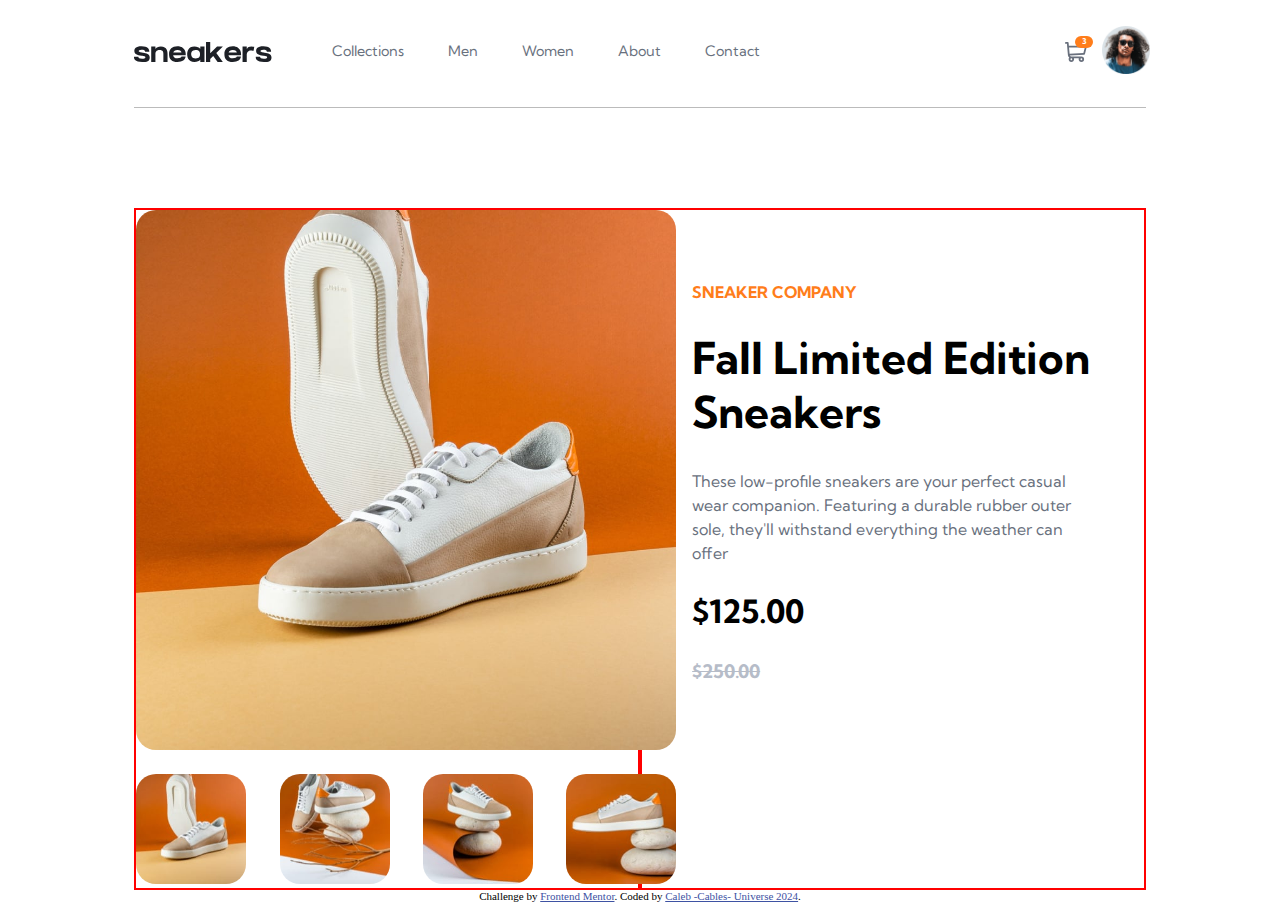
==== ecommerce-product-page-main/index.html @ d318877f "Ecommerce Product Page" ====
<!DOCTYPE html>
<html lang="en">
<head>
  <meta charset="UTF-8">
  <meta name="viewport" content="width=device-width, initial-scale=1.0"> <!-- displays site properly based on user's device -->

  <link rel="icon" type="image/png" sizes="32x32" href="./images/favicon-32x32.png">
  <link rel="preconnect" href="https://fonts.googleapis.com">
  <link rel="preconnect" href="https://fonts.gstatic.com" crossorigin>
  <link href="https://fonts.googleapis.com/css2?family=Kumbh+Sans:wght@400;700&display=swap" rel="stylesheet">
  <link rel="stylesheet" href="styles.css">
  
  <title>Frontend Mentor | E-commerce product page</title>

  <!-- Feel free to remove these styles or customise in your own stylesheet 👍 -->
  <style>
    .attribution { font-size: 11px; text-align: center; }
    .attribution a { color: hsl(228, 45%, 44%); }
  </style>
</head>
<body>
  <div class="layout">
  <header>
    <div class="nav-bar">

      <div class="nav-wrapper">
        <img src="./images/icon-menu.svg" alt="" class="side-nav-btn">
        <a href="#"><img src="./images/logo.svg" alt="" class="logo"></a>
        <nav class="nav-btn-box">
          <a href="#" class="nav-btn">Collections</a>
          <a href="#" class="nav-btn">Men</a>
          <a href="#" class="nav-btn">Women</a>
          <a href="#" class="nav-btn">About</a>
          <a href="#" class="nav-btn">Contact</a>
        </nav>
      </div>


      <div class="img-wrapper col-1">
        <div class="cart">
          <img src="./images/icon-cart.svg" alt="" class="img-cart">
          <div class="cart-alert">3</div>
          
        </div>

        <div class="profile">
          <img src="./images/image-avatar.png" alt="" class="img-profile">
        </div>
      </div>

    </div>
  </header>
  <main>
    <div class="row">
      <div class="side col-6">

        <div class="slideshow">
          <div class="main-slide">
            <img class="img" src="./images/image-product-1.jpg" alt="" >
          </div>

          <div class="slides">

            <div >
              <img class="sm-slide" src="./images/image-product-1-thumbnail.jpg" alt="">
            </div>

            <div >
              <img class="sm-slide" src="./images/image-product-2-thumbnail.jpg" alt="">
            </div>

            <div >
              <img class="sm-slide" src="./images/image-product-3-thumbnail.jpg" alt="">
            </div>

            <div >
              <img class="sm-slide" src="./images/image-product-4-thumbnail.jpg" alt="">
            </div>

          </div>
        </div>
      </div>

      <div class="col-6 side">
        <div class="lf-info-box">
          <h2 class="brand">SNEAKER COMPANY</h2>
          <h1 class="title">Fall Limited Edition Sneakers</h1>
          <p class="info-blurb">These low-profile sneakers are your perfect casual wear companion. Featuring a durable rubber outer sole, they'll withstand everything the weather can offer</p>
          <div class="price-box">
            <h1 class="sale-price">$125.00</h1>
            <h3 class="price">$250.00</h3>
          </div>
          <div class="qnty-btn-box">
            
          </div>
        </div>
      </div>
    </div>
  </main>


</div>
  <div class="attribution">
    Challenge by <a href="https://www.frontendmentor.io?ref=challenge" target="_blank">Frontend Mentor</a>. 
    Coded by <a href="https://cables97.github.io/">Caleb -Cables- Universe 2024</a>.
  </div>
</body>
</html>
---- ecommerce-product-page-main/styles.css ----
* {
  box-sizing: border-box;
}

.layout {
  width: 80%;
  height: 100%;
  margin: auto;
}

.nav-bar {
  position: relative;
  height: 100px;
  display: flex;
  flex-direction: row;
  justify-content: space-between;
  padding-top: calc(50px - 1em);
  border-bottom: 1px solid rgba(170, 170, 170, 0.8);
}
.nav-bar .nav-wrapper {
  display: flex;
  flex-direction: row;
  height: 100%;
}
.nav-bar .nav-wrapper .side-nav-btn {
  display: none;
  height: 1em;
  margin: 5px 20px 0 20px;
}
.nav-bar .nav-wrapper .logo {
  padding-right: 40px;
}
.nav-bar .nav-wrapper .nav-btn-box .nav-btn {
  margin: 20px;
  padding-bottom: 43px;
  height: 100%;
  font-family: "Kumbh Sans", sans-serif;
  color: hsl(219, 9%, 45%);
  outline: none;
  text-decoration: none;
  font-size: 0.9em;
}
.nav-bar .nav-wrapper .nav-btn-box .nav-btn:hover {
  border-bottom: 4px solid hsl(26, 100%, 55%);
  color: hsl(220, 13%, 13%);
}
.nav-bar .img-wrapper {
  display: flex;
  flex-direction: row;
  justify-content: space-around;
  width: 100px;
}
.nav-bar .img-wrapper .cart {
  position: relative;
}
.nav-bar .img-wrapper .cart .img-cart:hover {
  filter: brightness(0);
}
.nav-bar .img-wrapper .cart .cart-alert {
  position: absolute;
  top: -6px;
  left: 10px;
  width: 18px;
  height: 12px;
  background-color: hsl(26, 100%, 55%);
  border-radius: 10px;
  text-align: center;
  font-size: 8px;
  color: white;
  font-family: "Kumbh Sans", sans-serif;
  font-weight: 700;
}
.nav-bar .img-wrapper .profile {
  position: relative;
}
.nav-bar .img-wrapper .profile .img-profile {
  position: absolute;
  left: -1.5em;
  top: -1em;
  width: 3em;
}
.nav-bar .img-wrapper .profile .img-profile:hover {
  border: 2px solid hsl(26, 100%, 55%);
  border-radius: 50%;
}

.row {
  padding-top: 100px;
  display: flex;
  flex-direction: row;
}
.row .side {
  width: 50%;
  border: 2px solid red;
}

.slideshow {
  position: relative;
  margin: auto;
  display: flex;
  flex-direction: column;
  width: 540px;
}
.slideshow .main-slide .img {
  width: 100%;
  border-radius: 20px;
}
.slideshow .slides {
  display: flex;
  flex-direction: row;
  justify-content: space-between;
  margin-top: 20px;
}
.slideshow .slides .sm-slide {
  border-radius: 20px;
  height: 110px;
  width: 110px;
}
.slideshow .slides .sm-slide:hover {
  background-color: white;
  filter: opacity(50%);
}

.lf-info-box {
  width: 80%;
  margin: 72px auto;
  font-family: "Kumbh Sans", sans-serif;
}
.lf-info-box .brand {
  color: hsl(26, 100%, 55%);
  font-size: 1em;
}
.lf-info-box .title {
  font-size: 2.75em;
}
.lf-info-box .info-blurb {
  color: hsl(219, 9%, 45%);
  font-size: 16px;
  line-height: 150%;
  font-weight: 400;
}
.lf-info-box .price-box {
  line-height: 120%;
  display: flex;
  flex-direction: column;
}
.lf-info-box .price-box .price {
  text-decoration: line-through;
  color: hsl(220, 14%, 75%);
}

/* RWD Selectors */
[class*=col-] {
  width: 100%;
}

@media only screen and (min-width: 400px) {
  /* For desktop: */
  .col-1 {
    width: 8.33%;
  }
  .col-2 {
    width: 16.66%;
  }
  .col-3 {
    width: 25%;
  }
  .col-4 {
    width: 33.33%;
  }
  .col-5 {
    width: 41.66%;
  }
  .col-6 {
    width: 50%;
  }
  .col-7 {
    width: 58.33%;
  }
  .col-8 {
    width: 66.66%;
  }
  .col-9 {
    width: 75%;
  }
  .col-10 {
    width: 83.33%;
  }
  .col-11 {
    width: 91.66%;
  }
  .col-12 {
    width: 100%;
  }
}
@media only screen and (max-width: 400px) {
  .layout {
    width: 100%;
    height: 100%;
    margin: auto;
  }
  .nav-bar {
    height: 60px;
    padding-top: 10px;
  }
  .nav-bar .nav-wrapper .side-nav-btn {
    display: inherit;
  }
  .nav-bar .nav-wrapper .nav-btn-box {
    display: none;
  }
  .row {
    padding-top: 0;
    flex-direction: column;
  }
  .row .side {
    width: 100%;
  }
  .slideshow {
    flex-direction: column;
    width: 100%;
    height: 300px;
    overflow: hidden;
  }
  .slideshow .main-slide {
    position: relative;
  }
  .slideshow .main-slide .img {
    min-width: 400px;
    top: -25px;
    position: absolute;
    border-radius: 0;
  }
  .slideshow .slides {
    display: none;
  }
  .lf-info-box {
    width: 90%;
    margin: 20px auto;
    font-family: "Kumbh Sans", sans-serif;
  }
  .lf-info-box .brand {
    font-size: 1em;
    line-height: 0;
  }
  .lf-info-box .title {
    margin-top: 20px;
    font-size: 2em;
    line-height: 120%;
  }
  .lf-info-box .info-blurb {
    color: hsl(219, 9%, 45%);
    font-size: 15px;
    line-height: 150%;
    font-weight: 400;
  }
  .lf-info-box .price-box {
    flex-direction: row;
    align-items: center;
    justify-content: space-between;
  }
}/*# sourceMappingURL=styles.css.map */
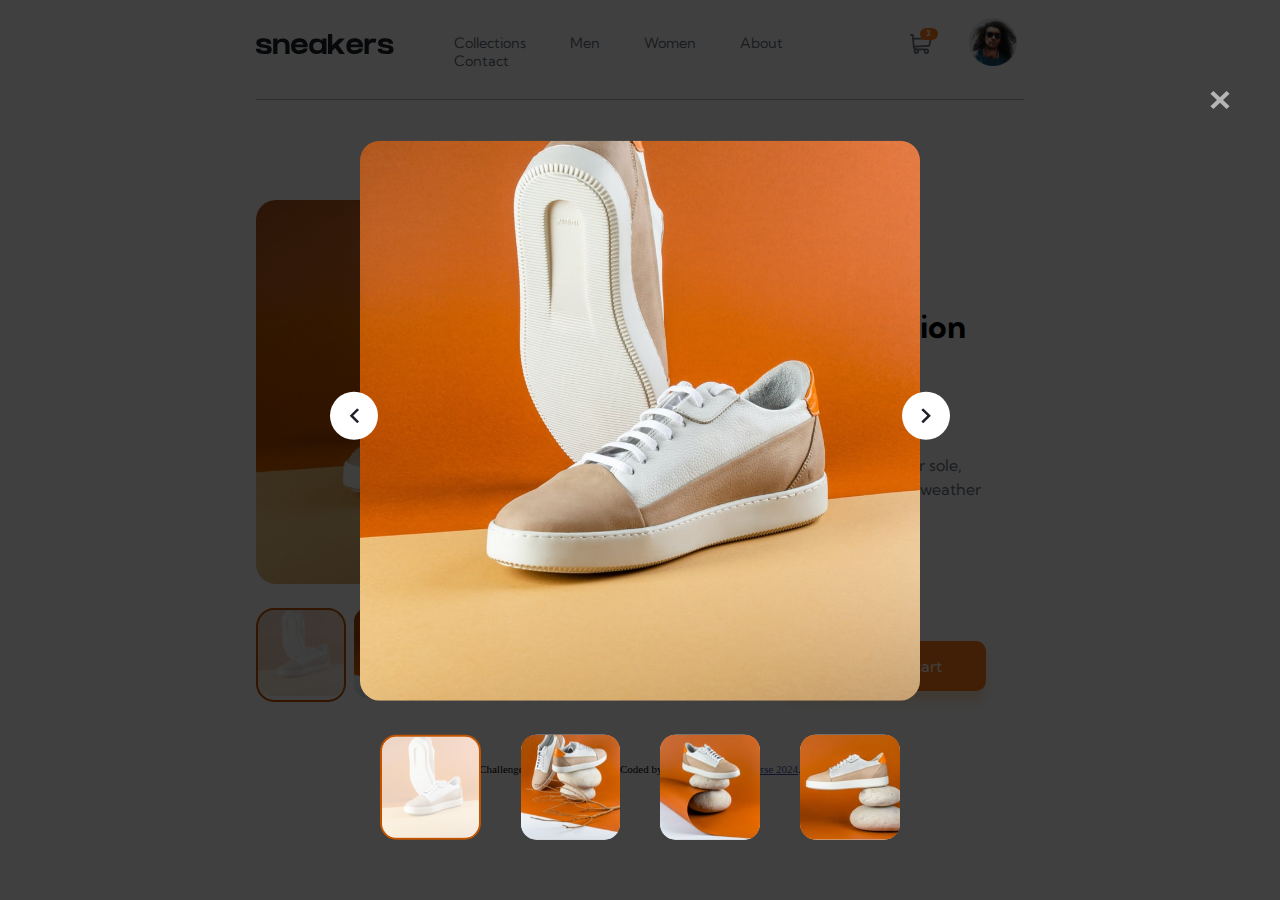
==== commit 0d1457de: "Ecommerce Product Page" ====
--- a/ecommerce-product-page-main/index.html
+++ b/ecommerce-product-page-main/index.html
@@ -12,11 +12,6 @@
   
   <title>Frontend Mentor | E-commerce product page</title>
 
-  <!-- Feel free to remove these styles or customise in your own stylesheet 👍 -->
-  <style>
-    .attribution { font-size: 11px; text-align: center; }
-    .attribution a { color: hsl(228, 45%, 44%); }
-  </style>
 </head>
 <body>
   <div class="layout">
@@ -24,26 +19,26 @@
     <div class="nav-bar">
 
       <div class="nav-wrapper">
-        <img src="./images/icon-menu.svg" alt="" class="side-nav-btn">
+        <img src="./images/icon-menu.svg" alt="" class="side-nav-btn btn">
         <a href="#"><img src="./images/logo.svg" alt="" class="logo"></a>
         <nav class="nav-btn-box">
-          <a href="#" class="nav-btn">Collections</a>
-          <a href="#" class="nav-btn">Men</a>
-          <a href="#" class="nav-btn">Women</a>
-          <a href="#" class="nav-btn">About</a>
-          <a href="#" class="nav-btn">Contact</a>
+          <a href="#" class="nav-btn btn">Collections</a>
+          <a href="#" class="nav-btn btn">Men</a>
+          <a href="#" class="nav-btn btn">Women</a>
+          <a href="#" class="nav-btn btn">About</a>
+          <a href="#" class="nav-btn btn">Contact</a>
         </nav>
       </div>
 
 
-      <div class="img-wrapper col-1">
-        <div class="cart">
+      <div class="img-wrapper">
+        <div class="cart btn">
           <img src="./images/icon-cart.svg" alt="" class="img-cart">
           <div class="cart-alert">3</div>
           
         </div>
 
-        <div class="profile">
+        <div class="profile btn">
           <img src="./images/image-avatar.png" alt="" class="img-profile">
         </div>
       </div>
@@ -55,24 +50,27 @@
       <div class="side col-6">
 
         <div class="slideshow">
+          <div class="arrow-btn arrow-btn-r">
+            <img class='arw-btn' src="./images/icon-next.svg" alt="">
+          </div>
+          <div class="arrow-btn arrow-btn-l">
+            <img class='arw-btn' src="./images/icon-previous.svg" alt="">
+          </div>
+
           <div class="main-slide">
             <img class="img" src="./images/image-product-1.jpg" alt="" >
           </div>
 
           <div class="slides">
-
-            <div >
-              <img class="sm-slide" src="./images/image-product-1-thumbnail.jpg" alt="">
-            </div>
-
+            <div class="active-slide">
+              <img class="sm-slide " src="./images/image-product-1-thumbnail.jpg" alt="">
+            </div>
             <div >
               <img class="sm-slide" src="./images/image-product-2-thumbnail.jpg" alt="">
             </div>
-
             <div >
               <img class="sm-slide" src="./images/image-product-3-thumbnail.jpg" alt="">
             </div>
-
             <div >
               <img class="sm-slide" src="./images/image-product-4-thumbnail.jpg" alt="">
             </div>
@@ -89,13 +87,123 @@
           <div class="price-box">
             <h1 class="sale-price">$125.00</h1>
             <h3 class="price">$250.00</h3>
-          </div>
+            <div class="discount-box">
+              <p>50%</p>
+            </div>
+          </div>
+
           <div class="qnty-btn-box">
+
+            <div class="qnty">
+              <div class="qnty-minus qnty-btn btn">
+                <img src="./images/icon-minus.svg" alt="">
+              </div>
+
+              <div class="qnty-num">
+                <p>0</p>
+              </div>
+
+              <div class="qnty-plus qnty-btn btn">
+                <img src="./images/icon-plus.svg" alt="">
+              </div>
+            </div>
+
+            <div class="cart-btn  qnty-btn btn">
+              <img src="./images/icon-cart.svg" alt="">
+              <p>Add to cart</p>
+            </div>
+
+
             
           </div>
         </div>
       </div>
     </div>
+
+    <div class="lightbox">
+      <span class="close-btn btn">
+        <img src="./images/icon-close.svg" alt="">
+      </span>
+
+      <div class="lightbox-content">
+
+        <div class="lightbox-main">
+          <img class="lightbox-main-img" src="./images/image-product-1.jpg" style="width:100%">
+        </div>
+
+        <div class="lightbox-slides">
+
+          <div class="active-slide">
+            <img class="lightbox-slide" src="./images/image-product-1-thumbnail.jpg" >
+          </div>
+          <div>
+            <img  class="lightbox-slide" src="./images/image-product-2-thumbnail.jpg" >
+          </div>
+          <div >
+            <img class="lightbox-slide" src="./images/image-product-3-thumbnail.jpg" >
+          </div>
+          <div >
+            <img class="lightbox-slide" src="./images/image-product-4-thumbnail.jpg" >
+          </div>
+
+
+        </div>
+
+
+        <div class="arrow-btn arrow-btn-r">
+          <img class='arw-btn' src="./images/icon-next.svg" alt="">
+        </div>
+        <div class="arrow-btn arrow-btn-l">
+          <img class='arw-btn' src="./images/icon-previous.svg" alt="">
+        </div>
+      </div>
+
+
+
+    </div>
+
+    <article id="cart" class="cart-container">
+      
+        <h4 class="cart-title">Cart</h4>
+        <div class="linesplit"></div>
+
+        <div class="cart-contents">
+
+
+          <div class="cart-item">
+            <img class="cart-item-img" src="./images/image-product-1-thumbnail.jpg" alt="">
+           
+            <div class="cart-item-info">
+              <p class="cart-item-title">
+                Fall Limited Edition Sneakers
+              </p>
+
+              <div class="cart-item-pricing">
+                <p class="cart-item-pricing-per">$125.00</p>
+                <p>x</p>
+                <p class="cart-item-pricing-qnty">3</p>
+                <p class="cart-item-pricing-total">$375.00</p>
+              </div>
+            </div>
+
+            <div class="cart-item-delete btn">
+              <img class="cart-item-delete" src="./images/icon-delete.svg" alt="">
+            </div>
+
+          </div>
+
+        <div class="checkout">
+          <div class="checkout-btn btn">
+            <p>Checkout</p>
+          </div>
+        </div>
+
+        </div>
+
+      
+
+    </article>
+
   </main>
 
 
--- a/ecommerce-product-page-main/styles.css
+++ b/ecommerce-product-page-main/styles.css
@@ -2,8 +2,17 @@
   box-sizing: border-box;
 }
 
+body {
+  padding: 0;
+  margin: 0;
+}
+
+main {
+  position: relative;
+}
+
 .layout {
-  width: 80%;
+  width: 60%;
   height: 100%;
   margin: auto;
 }
@@ -48,7 +57,7 @@
   display: flex;
   flex-direction: row;
   justify-content: space-around;
-  width: 100px;
+  width: 150px;
 }
 .nav-bar .img-wrapper .cart {
   position: relative;
@@ -91,7 +100,6 @@
 }
 .row .side {
   width: 50%;
-  border: 2px solid red;
 }
 
 .slideshow {
@@ -99,7 +107,27 @@
   margin: auto;
   display: flex;
   flex-direction: column;
-  width: 540px;
+  width: 100%;
+  max-width: 450px;
+}
+.slideshow .arrow-btn {
+  position: absolute;
+  top: 50%;
+  height: 40px;
+  width: 40px;
+  z-index: 3;
+  border-radius: 50%;
+  background-color: hsl(0, 0%, 100%);
+  display: none;
+}
+.slideshow .arrow-btn img {
+  position: absolute;
+  left: 50%;
+  top: 50%;
+  transform: translate(-50%, -50%);
+  justify-content: center;
+  align-items: center;
+  height: 15px;
 }
 .slideshow .main-slide .img {
   width: 100%;
@@ -109,16 +137,30 @@
   display: flex;
   flex-direction: row;
   justify-content: space-between;
+  max-width: 450px;
   margin-top: 20px;
 }
-.slideshow .slides .sm-slide {
-  border-radius: 20px;
-  height: 110px;
-  width: 110px;
-}
-.slideshow .slides .sm-slide:hover {
+.slideshow .slides div {
+  width: 90px;
+}
+.slideshow .slides div .sm-slide {
+  max-width: 100%;
+  border-radius: 15%;
+}
+.slideshow .slides div .sm-slide:hover {
   background-color: white;
   filter: opacity(50%);
+  cursor: pointer;
+}
+
+.active-slide > img {
+  opacity: 25%;
+}
+
+.active-slide {
+  border: 2px solid #c25400;
+  border-radius: 20%;
+  overflow: hidden;
 }
 
 .lf-info-box {
@@ -128,10 +170,13 @@
 }
 .lf-info-box .brand {
   color: hsl(26, 100%, 55%);
-  font-size: 1em;
+  font-size: 0.75em;
 }
 .lf-info-box .title {
-  font-size: 2.75em;
+  font-size: 3em;
+  margin-top: 20px;
+  font-size: 2em;
+  line-height: 120%;
 }
 .lf-info-box .info-blurb {
   color: hsl(219, 9%, 45%);
@@ -143,65 +188,343 @@
   line-height: 120%;
   display: flex;
   flex-direction: column;
+  position: relative;
+}
+.lf-info-box .price-box .sale-price {
+  margin-top: 1em;
+  line-height: 0;
+  font-size: 1.8em;
+  font-weight: 700;
 }
 .lf-info-box .price-box .price {
+  font-size: 1em;
   text-decoration: line-through;
   color: hsl(220, 14%, 75%);
-}
-
-/* RWD Selectors */
-[class*=col-] {
-  width: 100%;
-}
-
-@media only screen and (min-width: 400px) {
-  /* For desktop: */
-  .col-1 {
-    width: 8.33%;
-  }
-  .col-2 {
-    width: 16.66%;
-  }
-  .col-3 {
-    width: 25%;
-  }
-  .col-4 {
-    width: 33.33%;
-  }
-  .col-5 {
-    width: 41.66%;
-  }
-  .col-6 {
-    width: 50%;
-  }
-  .col-7 {
-    width: 58.33%;
-  }
-  .col-8 {
-    width: 66.66%;
-  }
-  .col-9 {
-    width: 75%;
-  }
-  .col-10 {
-    width: 83.33%;
-  }
-  .col-11 {
-    width: 91.66%;
-  }
-  .col-12 {
-    width: 100%;
-  }
-}
-@media only screen and (max-width: 400px) {
+  line-height: 0;
+}
+.lf-info-box .price-box .discount-box {
+  position: absolute;
+  left: 8em;
+  top: 0;
+}
+.lf-info-box .price-box .discount-box p {
+  padding: 2px 10px;
+  font-size: 1em;
+  font-weight: 700;
+  height: 50%;
+  color: hsl(26, 100%, 55%);
+  background-color: hsl(25, 100%, 94%);
+  border-radius: 5px;
+}
+.lf-info-box .qnty-btn-box {
+  display: flex;
+  flex-direction: row;
+  justify-content: space-between;
+  height: 50px;
+  margin-top: 20px;
+}
+.lf-info-box .qnty-btn-box .qnty {
+  height: 100%;
+  width: 30%;
+  display: flex;
+  flex-direction: row;
+  justify-content: space-between;
+  align-items: center;
+  border-radius: 10px;
+  background-color: hsl(223, 64%, 98%);
+}
+.lf-info-box .qnty-btn-box .qnty .qnty-minus {
+  width: 40px;
+  height: 100%;
+  position: relative;
+}
+.lf-info-box .qnty-btn-box .qnty .qnty-minus img {
+  position: absolute;
+  left: 50%;
+  top: 50%;
+  transform: translate(-50%, -50%);
+}
+.lf-info-box .qnty-btn-box .qnty .qnty-num {
+  font-family: "Kumbh Sans", sans-serif;
+  font-weight: 700;
+}
+.lf-info-box .qnty-btn-box .qnty .qnty-plus {
+  width: 40px;
+  height: 100%;
+  position: relative;
+}
+.lf-info-box .qnty-btn-box .qnty .qnty-plus img {
+  position: absolute;
+  left: 50%;
+  top: 50%;
+  transform: translate(-50%, -50%);
+}
+.lf-info-box .qnty-btn-box .cart-btn {
+  height: 100%;
+  width: 66%;
+  display: flex;
+  flex-direction: row;
+  align-items: center;
+  justify-content: center;
+  border-radius: 10px;
+  background-color: hsl(26, 100%, 55%);
+  font-family: "Kumbh Sans", sans-serif;
+  color: hsl(0, 0%, 100%);
+  box-shadow: 0px 10px 10px 1px rgba(255, 125, 26, 0.2);
+}
+.lf-info-box .qnty-btn-box .cart-btn img {
+  height: 15px;
+  margin-right: 1em;
+  filter: brightness(1000%);
+}
+.lf-info-box .qnty-btn-box .qnty-btn:hover {
+  filter: grayscale(50%) brightness(150%);
+}
+
+.btn:hover {
+  cursor: pointer;
+}
+
+.lightbox {
+  display: inherit;
+  position: fixed;
+  z-index: 2;
+  top: 0;
+  left: 0;
+  height: 100%;
+  width: 100%;
+  background-color: rgba(0, 0, 0, 0.75);
+}
+.lightbox .lightbox-content {
+  position: absolute;
+  width: 560px;
+  top: 500px;
+  left: 50%;
+  transform: translate(-50%, -50%);
+}
+.lightbox .lightbox-content .lightbox-main .lightbox-main-img {
+  width: 500px;
+  border-radius: 20px;
+}
+.lightbox .lightbox-content .lightbox-slides {
+  display: flex;
+  flex-direction: row;
+  width: 100%;
+  margin-top: 10px;
+}
+.lightbox .lightbox-content .lightbox-slides div {
+  background-color: white;
+  border-radius: 16%;
+  margin: 20px;
+  width: 22%;
+}
+.lightbox .lightbox-content .lightbox-slides div .lightbox-slide {
+  border-radius: 15%;
+  width: 100%;
+  height: 100%;
+}
+.lightbox .lightbox-content .arrow-btn {
+  position: absolute;
+  height: 48px;
+  width: 48px;
+  z-index: 99;
+  border-radius: 50%;
+  background-color: hsl(0, 0%, 100%);
+  display: flex;
+}
+.lightbox .lightbox-content .arrow-btn img {
+  position: absolute;
+  top: 50%;
+  left: 50%;
+  transform: translate(-50%, -50%);
+  justify-content: center;
+  align-items: center;
+  height: 15px;
+}
+.lightbox .lightbox-content .arrow-btn-l {
+  top: 35%;
+  left: -30px;
+}
+.lightbox .lightbox-content .arrow-btn-r {
+  top: 35%;
+  right: -30px;
+}
+.lightbox .close-btn {
+  width: 40px;
+  height: 40px;
+  position: absolute;
+  top: 80px;
+  left: 1200px;
+}
+.lightbox .close-btn img {
+  position: absolute;
+  top: 50%;
+  left: 50%;
+  transform: translate(-50%, -50%);
+  width: 20px;
+  height: 20px;
+  filter: invert(100%) sepia(100%) saturate(0%) hue-rotate(305deg) brightness(103%) contrast(103%);
+}
+.lightbox .close-btn:hover {
+  filter: invert(49%) sepia(93%) saturate(1066%) hue-rotate(347deg) brightness(101%) contrast(101%);
+}
+
+.cart-container {
+  display: none;
+  position: absolute;
+  top: -20px;
+  right: -50px;
+  width: 30%;
+  min-width: 320px;
+  max-width: 500px;
+  background-color: hsl(0, 0%, 100%);
+  overflow: visible;
+  z-index: 99;
+  border-radius: 10px;
+  box-shadow: 0 10px 20px 5px rgba(29, 32, 37, 0.2);
+  transform: translate(0, 0);
+}
+.cart-container .cart-title {
+  font-family: "Kumbh Sans", sans-serif;
+  margin-left: 2em;
+  font-size: 1em;
+}
+.cart-container .linesplit {
+  width: 100%;
+  height: 0;
+  margin-bottom: 20px;
+  border-bottom: 2px solid rgba(182, 188, 200, 0.4);
+}
+.cart-container .cart-contents {
+  display: flex;
+  flex-direction: column;
+  padding: 20px;
+}
+.cart-container .cart-contents .cart-item {
+  display: flex;
+  flex-direction: row;
+  align-items: center;
+  width: 100%;
+  justify-content: space-between;
+  margin: 5px 0;
+}
+.cart-container .cart-contents .cart-item .cart-item-img {
+  height: 48px;
+  width: 48px;
+  border-radius: 5px;
+}
+.cart-container .cart-contents .cart-item .cart-item-info {
+  display: flex;
+  flex-direction: column;
+  font-family: "Kumbh Sans", sans-serif;
+  color: hsl(219, 9%, 45%);
+  border: 2px solid red;
+}
+.cart-container .cart-contents .cart-item .cart-item-info .cart-item-title {
+  line-height: 0;
+}
+.cart-container .cart-contents .cart-item .cart-item-info .cart-item-pricing {
+  display: flex;
+  flex-direction: row;
+  line-height: 0;
+}
+.cart-container .cart-contents .cart-item .cart-item-info .cart-item-pricing p {
+  margin-top: 0.4em;
+  margin-right: 0.5em;
+}
+.cart-container .cart-contents .cart-item .cart-item-info .cart-item-pricing .cart-item-pricing-total {
+  color: black;
+  font-weight: 700;
+}
+.cart-container .cart-contents .cart-item .cart-item-delete:hover {
+  filter: grayscale(50%) brightness(20%);
+}
+.cart-container .cart-contents .checkout {
+  z-index: 99;
+  height: 50px;
+  margin: 10px 0 40px 0;
+}
+.cart-container .cart-contents .checkout .checkout-btn {
+  width: 100%;
+  height: 100%;
+  text-align: center;
+  border-radius: 10px;
+  background-color: hsl(26, 100%, 55%);
+  font-family: "Kumbh Sans", sans-serif;
+  color: hsl(0, 0%, 100%);
+  line-height: 300%;
+}
+.cart-container .cart-contents .checkout .checkout-btn:hover {
+  filter: grayscale(50%) brightness(150%);
+}
+
+.arrow-btn:hover > .arw-btn {
+  filter: invert(78%) sepia(46%) saturate(7116%) hue-rotate(346deg) brightness(100%) contrast(103%);
+}
+
+/* For desktop: */
+.col-1 {
+  width: 8.33%;
+}
+
+.col-2 {
+  width: 16.66%;
+}
+
+.col-3 {
+  width: 25%;
+}
+
+.col-4 {
+  width: 33.33%;
+}
+
+.col-5 {
+  width: 41.66%;
+}
+
+.col-6 {
+  width: 50%;
+}
+
+.col-7 {
+  width: 58.33%;
+}
+
+.col-8 {
+  width: 66.66%;
+}
+
+.col-9 {
+  width: 75%;
+}
+
+.col-10 {
+  width: 83.33%;
+}
+
+.col-11 {
+  width: 91.66%;
+}
+
+.col-12 {
+  width: 100%;
+}
+
+@media only screen and (max-width: 450px) {
+  body {
+    padding: 0;
+    margin: 0;
+  }
   .layout {
     width: 100%;
+    min-width: 375px;
     height: 100%;
     margin: auto;
   }
   .nav-bar {
     height: 60px;
-    padding-top: 10px;
+    padding-top: 20px;
   }
   .nav-bar .nav-wrapper .side-nav-btn {
     display: inherit;
@@ -219,15 +542,29 @@
   .slideshow {
     flex-direction: column;
     width: 100%;
-    height: 300px;
+    max-width: 100%;
+    height: 340px;
     overflow: hidden;
+  }
+  .slideshow .arrow-btn {
+    display: flex;
+  }
+  .slideshow .arrow-btn-l {
+    transform: translate(25%, -50%);
+    left: 0px;
+  }
+  .slideshow .arrow-btn-r {
+    transform: translate(-25%, -50%);
+    right: 0px;
   }
   .slideshow .main-slide {
     position: relative;
   }
   .slideshow .main-slide .img {
     min-width: 400px;
+    min-height: 400px;
     top: -25px;
+    right: 0;
     position: absolute;
     border-radius: 0;
   }
@@ -248,15 +585,41 @@
     font-size: 2em;
     line-height: 120%;
   }
-  .lf-info-box .info-blurb {
-    color: hsl(219, 9%, 45%);
-    font-size: 15px;
-    line-height: 150%;
-    font-weight: 400;
-  }
   .lf-info-box .price-box {
     flex-direction: row;
     align-items: center;
     justify-content: space-between;
   }
+  .lf-info-box .qnty-btn-box {
+    display: flex;
+    flex-direction: column;
+    justify-content: space-between;
+    height: 100px;
+    margin-top: 20px;
+    width: 100%;
+  }
+  .lf-info-box .qnty-btn-box .qnty {
+    height: 50%;
+    width: 100%;
+  }
+  .lf-info-box .qnty-btn-box .cart-btn {
+    height: 50%;
+    width: 100%;
+    flex-direction: row;
+    margin-top: 10px;
+  }
+  .cart-container {
+    top: 10px;
+    left: 50%;
+    width: 95%;
+    transform: translate(-50%, 0);
+  }
+}
+.attribution {
+  font-size: 11px;
+  text-align: center;
+}
+
+.attribution a {
+  color: hsl(228, 45%, 44%);
 }/*# sourceMappingURL=styles.css.map */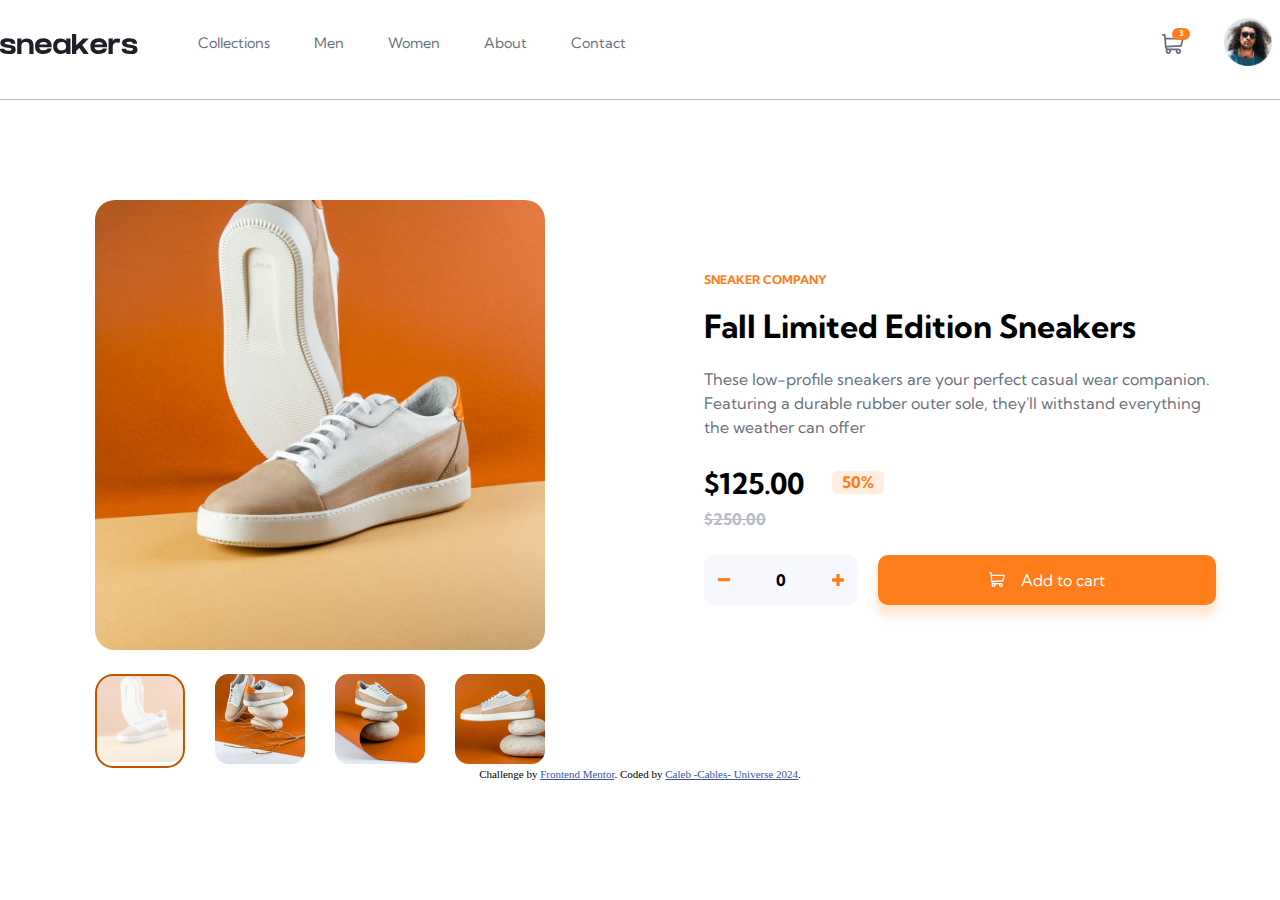
==== commit d0fbf2c8: "Ecommerce Product Page exercise" ====
--- a/ecommerce-product-page-main/index.html
+++ b/ecommerce-product-page-main/index.html
@@ -162,6 +162,21 @@
 
     </div>
 
+    <div id="side-nav" class="side-nav">
+      <div class="side-nav-wrapper">
+        <span class="close-btn btn">
+          <img src="./images/icon-close.svg" alt="">
+        </span>
+        <a href="#">Collections</a>
+        <a href="#">Men</a>
+        <a href="#">Women</a>
+        <a href="#">About</a>
+        <a href="#">Contact</a>
+      </div>
+
+    </div>
+
+
     <article id="cart" class="cart-container">
       
         <h4 class="cart-title">Cart</h4>
--- a/ecommerce-product-page-main/styles.css
+++ b/ecommerce-product-page-main/styles.css
@@ -93,6 +93,58 @@
   border-radius: 50%;
 }
 
+.side-nav {
+  display: none;
+  position: fixed;
+  top: 0;
+  left: 0;
+  height: 100%;
+  width: 100%;
+  background-color: rgba(0, 0, 0, 0.75);
+  z-index: 995;
+}
+.side-nav .side-nav-wrapper {
+  height: 100%;
+  width: 250px;
+  position: fixed;
+  z-index: 999;
+  top: 0;
+  left: 0;
+  background-color: hsl(0, 0%, 100%);
+  padding: 32px;
+  transition: 0.5s;
+  display: flex;
+  flex-direction: column;
+}
+.side-nav .side-nav-wrapper .close-btn {
+  position: relative;
+  width: 20px;
+  height: 20px;
+  margin-bottom: 2em;
+}
+.side-nav .side-nav-wrapper .close-btn img {
+  position: absolute;
+  top: 50%;
+  left: 50%;
+  transform: translate(-50%, -50%);
+  width: 16px;
+  height: 16px;
+}
+.side-nav .side-nav-wrapper .close-btn:hover {
+  filter: invert(49%) sepia(93%) saturate(1066%) hue-rotate(347deg) brightness(101%) contrast(101%);
+}
+.side-nav .side-nav-wrapper a {
+  margin: 20px 0;
+  font-family: "Kumbh Sans", sans-serif;
+  font-weight: 700;
+  font-size: 1.25em;
+  text-decoration: none;
+  color: hsl(220, 13%, 13%);
+}
+.side-nav .side-nav-wrapper a:hover {
+  color: hsl(26, 100%, 55%);
+}
+
 .row {
   padding-top: 100px;
   display: flex;
@@ -286,7 +338,7 @@
 }
 
 .lightbox {
-  display: inherit;
+  display: none;
   position: fixed;
   z-index: 2;
   top: 0;
@@ -462,62 +514,24 @@
   filter: invert(78%) sepia(46%) saturate(7116%) hue-rotate(346deg) brightness(100%) contrast(103%);
 }
 
-/* For desktop: */
-.col-1 {
-  width: 8.33%;
-}
-
-.col-2 {
-  width: 16.66%;
-}
-
-.col-3 {
-  width: 25%;
-}
-
-.col-4 {
-  width: 33.33%;
-}
-
-.col-5 {
-  width: 41.66%;
-}
-
-.col-6 {
-  width: 50%;
-}
-
-.col-7 {
-  width: 58.33%;
-}
-
-.col-8 {
-  width: 66.66%;
-}
-
-.col-9 {
-  width: 75%;
-}
-
-.col-10 {
-  width: 83.33%;
-}
-
-.col-11 {
-  width: 91.66%;
-}
-
-.col-12 {
-  width: 100%;
-}
-
-@media only screen and (max-width: 450px) {
-  body {
-    padding: 0;
-    margin: 0;
-  }
+@media only screen and (max-width: 500px) {
   .layout {
-    width: 100%;
+    width: 375px;
+    height: 100%;
+    margin: auto;
+  }
+  .slideshow {
+    flex-direction: column;
+    width: 100%;
+    max-width: 100%;
+    height: 340px;
+    overflow: hidden;
+  }
+}
+@media only screen and (max-width: 800px) {
+  .layout {
+    border: 2px solid red;
+    max-width: 60%;
     min-width: 375px;
     height: 100%;
     margin: auto;
@@ -543,7 +557,8 @@
     flex-direction: column;
     width: 100%;
     max-width: 100%;
-    height: 340px;
+    min-height: 340px;
+    max-height: 600px;
     overflow: hidden;
   }
   .slideshow .arrow-btn {
@@ -615,6 +630,50 @@
     transform: translate(-50%, 0);
   }
 }
+@media only screen and (max-width: 1400px) {
+  /* For desktop: */
+  .col-1 {
+    width: 8.33%;
+  }
+  .col-2 {
+    width: 16.66%;
+  }
+  .col-3 {
+    width: 25%;
+  }
+  .col-4 {
+    width: 33.33%;
+  }
+  .col-5 {
+    width: 41.66%;
+  }
+  .col-6 {
+    width: 50%;
+  }
+  .col-7 {
+    width: 58.33%;
+  }
+  .col-8 {
+    width: 66.66%;
+  }
+  .col-9 {
+    width: 75%;
+  }
+  .col-10 {
+    width: 83.33%;
+  }
+  .col-11 {
+    width: 91.66%;
+  }
+  .col-12 {
+    width: 100%;
+  }
+  .layout {
+    width: 100%;
+    height: 100%;
+    margin: auto;
+  }
+}
 .attribution {
   font-size: 11px;
   text-align: center;
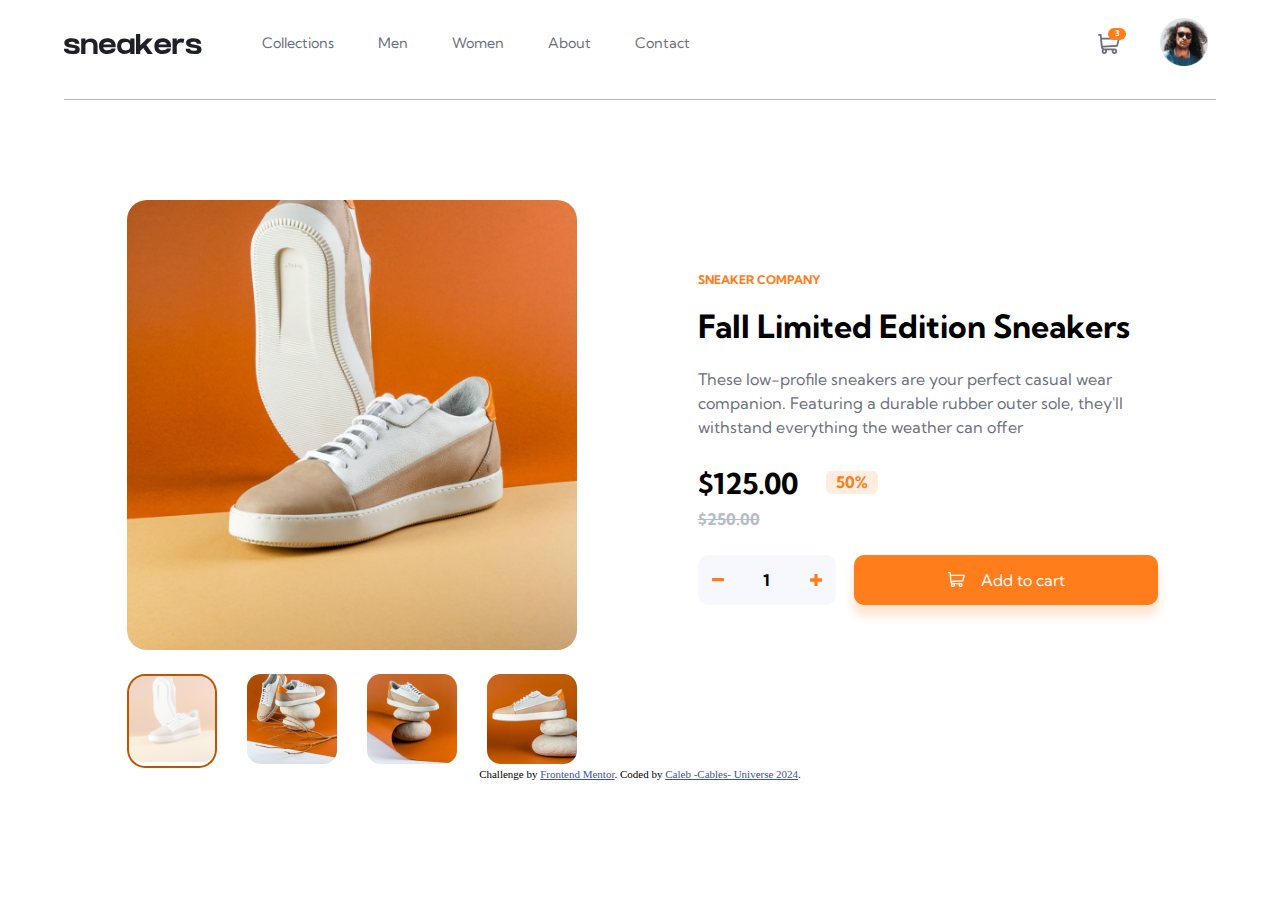
==== commit e9f7f8aa: "Ecommerce Page" ====
--- a/ecommerce-product-page-main/index.html
+++ b/ecommerce-product-page-main/index.html
@@ -32,13 +32,13 @@
 
 
       <div class="img-wrapper">
-        <div class="cart btn">
+        <div class="cart-btn btn" id="cart-btn">
           <img src="./images/icon-cart.svg" alt="" class="img-cart">
           <div class="cart-alert">3</div>
           
         </div>
 
-        <div class="profile btn">
+        <div class="profile btn" id="profile-btn">
           <img src="./images/image-avatar.png" alt="" class="img-profile">
         </div>
       </div>
@@ -57,21 +57,21 @@
             <img class='arw-btn' src="./images/icon-previous.svg" alt="">
           </div>
 
-          <div class="main-slide">
+          <div class="main-slide" class="main-slide">
             <img class="img" src="./images/image-product-1.jpg" alt="" >
           </div>
 
           <div class="slides">
-            <div class="active-slide">
+            <div class="active-slide" id="slide1">
               <img class="sm-slide " src="./images/image-product-1-thumbnail.jpg" alt="">
             </div>
-            <div >
+            <div id="slide2" >
               <img class="sm-slide" src="./images/image-product-2-thumbnail.jpg" alt="">
             </div>
-            <div >
+            <div id="slide3">
               <img class="sm-slide" src="./images/image-product-3-thumbnail.jpg" alt="">
             </div>
-            <div >
+            <div id="slide4">
               <img class="sm-slide" src="./images/image-product-4-thumbnail.jpg" alt="">
             </div>
 
@@ -82,12 +82,12 @@
       <div class="col-6 side">
         <div class="lf-info-box">
           <h2 class="brand">SNEAKER COMPANY</h2>
-          <h1 class="title">Fall Limited Edition Sneakers</h1>
+          <h1 class="title" id="item-name">Fall Limited Edition Sneakers</h1>
           <p class="info-blurb">These low-profile sneakers are your perfect casual wear companion. Featuring a durable rubber outer sole, they'll withstand everything the weather can offer</p>
           <div class="price-box">
-            <h1 class="sale-price">$125.00</h1>
-            <h3 class="price">$250.00</h3>
-            <div class="discount-box">
+            <h1 class="sale-price" id="sale-price">$125.00</h1>
+            <h3 class="price" id="full-price">$250.00</h3>
+            <div class="discount-box" id="price-discount-notice">
               <p>50%</p>
             </div>
           </div>
@@ -95,20 +95,20 @@
           <div class="qnty-btn-box">
 
             <div class="qnty">
-              <div class="qnty-minus qnty-btn btn">
+              <div class="qnty-minus qnty-btn btn" id="qnty-minus">
                 <img src="./images/icon-minus.svg" alt="">
               </div>
 
-              <div class="qnty-num">
+              <div class="qnty-num" id="qnty">
                 <p>0</p>
               </div>
 
-              <div class="qnty-plus qnty-btn btn">
+              <div class="qnty-plus qnty-btn btn" id="qnty-plus">
                 <img src="./images/icon-plus.svg" alt="">
               </div>
             </div>
 
-            <div class="cart-btn  qnty-btn btn">
+            <div class="cart-add-btn  qnty-btn btn" id="add-to-cart">
               <img src="./images/icon-cart.svg" alt="">
               <p>Add to cart</p>
             </div>
@@ -182,11 +182,11 @@
         <h4 class="cart-title">Cart</h4>
         <div class="linesplit"></div>
 
-        <div class="cart-contents">
-
-
+        <div class="cart-contents" id="cart-contents">
+
+          <!---->
           <div class="cart-item">
-            <img class="cart-item-img" src="./images/image-product-1-thumbnail.jpg" alt="">
+            <img class="cart-item-img" id="cart-item-img" src="./images/image-product-1.jpg" alt="">
            
             <div class="cart-item-info">
               <p class="cart-item-title">
@@ -202,24 +202,22 @@
             </div>
 
             <div class="cart-item-delete btn">
-              <img class="cart-item-delete" src="./images/icon-delete.svg" alt="">
-            </div>
-
-          </div>
-
-        <div class="checkout">
-          <div class="checkout-btn btn">
-            <p>Checkout</p>
-          </div>
-        </div>
-
-        </div>
-
-      
-
+              <img src="./images/icon-delete.svg" alt="">
+            </div>
+          </div>
+          <!---->
+
+          <div class="checkout">
+            <div class="checkout-btn btn">
+              <p>Checkout</p>
+            </div>
+          </div>
+        </div>
     </article>
 
   </main>
+
+  <script type="module" src="./app.js"></script>
 
 
 </div>
--- a/ecommerce-product-page-main/styles.css
+++ b/ecommerce-product-page-main/styles.css
@@ -59,13 +59,13 @@
   justify-content: space-around;
   width: 150px;
 }
-.nav-bar .img-wrapper .cart {
-  position: relative;
-}
-.nav-bar .img-wrapper .cart .img-cart:hover {
+.nav-bar .img-wrapper .cart-btn {
+  position: relative;
+}
+.nav-bar .img-wrapper .cart-btn .img-cart:hover {
   filter: brightness(0);
 }
-.nav-bar .img-wrapper .cart .cart-alert {
+.nav-bar .img-wrapper .cart-btn .cart-alert {
   position: absolute;
   top: -6px;
   left: 10px;
@@ -311,7 +311,7 @@
   top: 50%;
   transform: translate(-50%, -50%);
 }
-.lf-info-box .qnty-btn-box .cart-btn {
+.lf-info-box .qnty-btn-box .cart-add-btn {
   height: 100%;
   width: 66%;
   display: flex;
@@ -324,7 +324,7 @@
   color: hsl(0, 0%, 100%);
   box-shadow: 0px 10px 10px 1px rgba(255, 125, 26, 0.2);
 }
-.lf-info-box .qnty-btn-box .cart-btn img {
+.lf-info-box .qnty-btn-box .cart-add-btn img {
   height: 15px;
   margin-right: 1em;
   filter: brightness(1000%);
@@ -470,7 +470,6 @@
   flex-direction: column;
   font-family: "Kumbh Sans", sans-serif;
   color: hsl(219, 9%, 45%);
-  border: 2px solid red;
 }
 .cart-container .cart-contents .cart-item .cart-item-info .cart-item-title {
   line-height: 0;
@@ -516,7 +515,8 @@
 
 @media only screen and (max-width: 500px) {
   .layout {
-    width: 375px;
+    min-width: 375px;
+    max-width: 100%;
     height: 100%;
     margin: auto;
   }
@@ -528,7 +528,7 @@
     overflow: hidden;
   }
 }
-@media only screen and (max-width: 800px) {
+@media only screen and (max-width: 900px) {
   .layout {
     border: 2px solid red;
     max-width: 60%;
@@ -617,7 +617,7 @@
     height: 50%;
     width: 100%;
   }
-  .lf-info-box .qnty-btn-box .cart-btn {
+  .lf-info-box .qnty-btn-box .cart-add-btn {
     height: 50%;
     width: 100%;
     flex-direction: row;
@@ -669,9 +669,12 @@
     width: 100%;
   }
   .layout {
-    width: 100%;
+    width: 90%;
     height: 100%;
     margin: auto;
+  }
+  .logo {
+    padding-left: 0;
   }
 }
 .attribution {
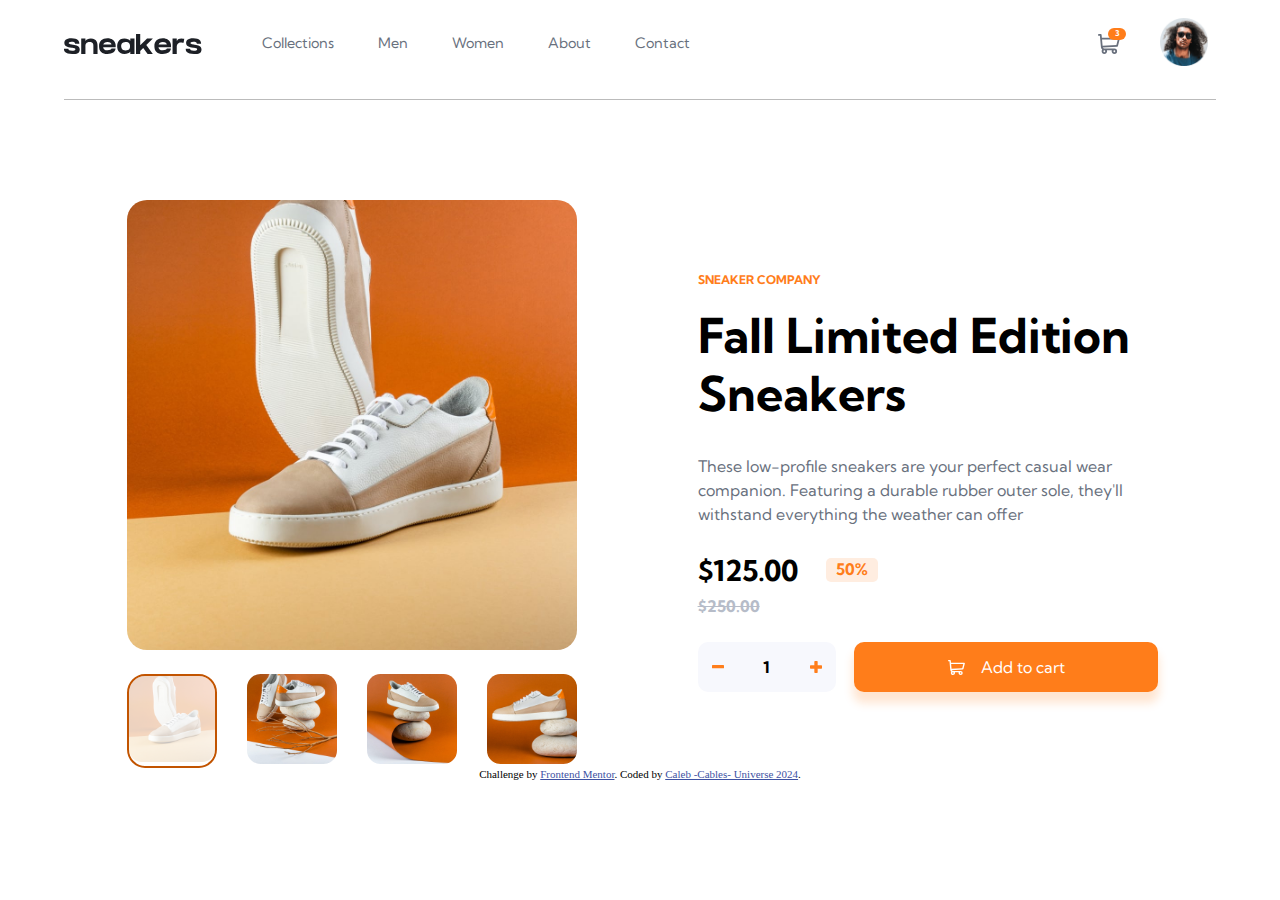
==== commit 8cd57248: "Ecommerce Product Page finished" ====
--- a/ecommerce-product-page-main/index.html
+++ b/ecommerce-product-page-main/index.html
@@ -1,229 +1,278 @@
 <!DOCTYPE html>
 <html lang="en">
-<head>
-  <meta charset="UTF-8">
-  <meta name="viewport" content="width=device-width, initial-scale=1.0"> <!-- displays site properly based on user's device -->
-
-  <link rel="icon" type="image/png" sizes="32x32" href="./images/favicon-32x32.png">
-  <link rel="preconnect" href="https://fonts.googleapis.com">
-  <link rel="preconnect" href="https://fonts.gstatic.com" crossorigin>
-  <link href="https://fonts.googleapis.com/css2?family=Kumbh+Sans:wght@400;700&display=swap" rel="stylesheet">
-  <link rel="stylesheet" href="styles.css">
-  
-  <title>Frontend Mentor | E-commerce product page</title>
-
-</head>
-<body>
-  <div class="layout">
-  <header>
-    <div class="nav-bar">
-
-      <div class="nav-wrapper">
-        <img src="./images/icon-menu.svg" alt="" class="side-nav-btn btn">
-        <a href="#"><img src="./images/logo.svg" alt="" class="logo"></a>
-        <nav class="nav-btn-box">
-          <a href="#" class="nav-btn btn">Collections</a>
-          <a href="#" class="nav-btn btn">Men</a>
-          <a href="#" class="nav-btn btn">Women</a>
-          <a href="#" class="nav-btn btn">About</a>
-          <a href="#" class="nav-btn btn">Contact</a>
-        </nav>
-      </div>
-
-
-      <div class="img-wrapper">
-        <div class="cart-btn btn" id="cart-btn">
-          <img src="./images/icon-cart.svg" alt="" class="img-cart">
-          <div class="cart-alert">3</div>
-          
-        </div>
-
-        <div class="profile btn" id="profile-btn">
-          <img src="./images/image-avatar.png" alt="" class="img-profile">
-        </div>
-      </div>
-
+  <head>
+    <meta charset="UTF-8" />
+    <meta name="viewport" content="width=device-width, initial-scale=1.0" />
+    <!-- displays site properly based on user's device -->
+
+    <link
+      rel="icon"
+      type="image/png"
+      sizes="32x32"
+      href="./images/favicon-32x32.png"
+    />
+    <link rel="preconnect" href="https://fonts.googleapis.com" />
+    <link rel="preconnect" href="https://fonts.gstatic.com" crossorigin />
+    <link
+      href="https://fonts.googleapis.com/css2?family=Kumbh+Sans:wght@400;700&display=swap"
+      rel="stylesheet"
+    />
+    <link rel="stylesheet" href="styles.css" />
+
+    <title>Frontend Mentor | E-commerce product page</title>
+  </head>
+  <body>
+    <div class="layout">
+      <header>
+        <div class="nav-bar">
+          <div class="nav-wrapper">
+            <div id="side-nav-open">
+              <img
+                src="./images/icon-menu.svg"
+                alt=""
+                class="side-nav-btn btn"
+              />
+            </div>
+
+            <a href="#"><img src="./images/logo.svg" alt="" class="logo" /></a>
+            <nav class="nav-btn-box">
+              <a href="#" class="nav-btn btn">Collections</a>
+              <a href="#" class="nav-btn btn">Men</a>
+              <a href="#" class="nav-btn btn">Women</a>
+              <a href="#" class="nav-btn btn">About</a>
+              <a href="#" class="nav-btn btn">Contact</a>
+            </nav>
+          </div>
+
+          <div class="img-wrapper">
+            <div class="cart-btn btn" id="cart-btn">
+              <img src="./images/icon-cart.svg" alt="" class="img-cart" />
+              <div class="cart-count" id="cart-count">3</div>
+            </div>
+
+            <div class="profile btn" id="profile-btn">
+              <img src="./images/image-avatar.png" alt="" class="img-profile" />
+            </div>
+          </div>
+        </div>
+      </header>
+      <main>
+        <div class="row">
+          <div class="side col-6">
+            <div class="slideshow">
+              <div class="arrow-btn arrow-btn-r" id="arrow-btn-r">
+                <img class="arw-btn" src="./images/icon-next.svg" alt="" />
+              </div>
+              <div class="arrow-btn arrow-btn-l" id="arrow-btn-l">
+                <img class="arw-btn" src="./images/icon-previous.svg" alt="" />
+              </div>
+
+              <div class="main-slide">
+                <img
+                  id="main-slide"
+                  class="img"
+                  src="./images/image-product-1.jpg"
+                  alt=""
+                />
+              </div>
+
+              <div class="slides">
+                <div class="active-slide" id="slide1box">
+                  <img
+                    class="sm-slide"
+                    src="./images/image-product-1.jpg"
+                    alt=""
+                  />
+                </div>
+
+                <div id="slide2box">
+                  <img
+                    class="sm-slide"
+                    src="./images/image-product-2.jpg"
+                    alt=""
+                  />
+                </div>
+
+                <div id="slide3box">
+                  <img
+                    class="sm-slide"
+                    src="./images/image-product-3.jpg"
+                    alt=""
+                  />
+                </div>
+
+                <div id="slide4box">
+                  <img
+                    class="sm-slide"
+                    src="./images/image-product-4.jpg"
+                    alt=""
+                  />
+                </div>
+              </div>
+            </div>
+          </div>
+
+          <div class="col-6 side">
+            <div class="lf-info-box">
+              <h2 class="brand">SNEAKER COMPANY</h2>
+              <h1 class="title" id="item-name">
+                Fall Limited Edition Sneakers
+              </h1>
+              <p class="info-blurb">
+                These low-profile sneakers are your perfect casual wear
+                companion. Featuring a durable rubber outer sole, they'll
+                withstand everything the weather can offer
+              </p>
+              <div class="price-box">
+                <h1 class="sale-price" id="sale-price">$125.00</h1>
+                <h3 class="price" id="full-price">$250.00</h3>
+                <div class="discount-box" id="price-discount-notice">
+                  <p>50%</p>
+                </div>
+              </div>
+
+              <div class="qnty-btn-box">
+                <div class="qnty">
+                  <div class="qnty-minus qnty-btn btn" id="qnty-minus">
+                    <img src="./images/icon-minus.svg" alt="" />
+                  </div>
+
+                  <div class="qnty-num" id="qnty">
+                    <p>0</p>
+                  </div>
+
+                  <div class="qnty-plus qnty-btn btn" id="qnty-plus">
+                    <img src="./images/icon-plus.svg" alt="" />
+                  </div>
+                </div>
+
+                <div class="cart-add-btn qnty-btn btn" id="add-to-cart">
+                  <img src="./images/icon-cart.svg" alt="" />
+                  <p>Add to cart</p>
+                </div>
+              </div>
+            </div>
+          </div>
+        </div>
+
+        <div class="lightbox" id="lightbox">
+
+
+          <div class="lightbox-content">
+            <span class="close-btn btn" id="lightbox-close-btn">
+              <img src="./images/icon-close.svg" alt="" />
+            </span>
+
+            <div class="lightbox-main">
+              <img
+                class="lightbox-main-img"
+                id="lightbox-main"
+                src="./images/image-product-1.jpg"
+                style="width: 100%"
+              />
+            </div>
+
+            <div class="lightbox-slides">
+              <div class="active-slide" id="lightbox-slide-1">
+                <img
+                  class="lightbox-slide"
+                  src="./images/image-product-1-thumbnail.jpg"
+                />
+              </div>
+              <div id="lightbox-slide-2">
+                <img
+                  class="lightbox-slide"
+                  src="./images/image-product-2-thumbnail.jpg"
+                />
+              </div>
+              <div id="lightbox-slide-3">
+                <img
+                  class="lightbox-slide"
+                  src="./images/image-product-3-thumbnail.jpg"
+                />
+              </div>
+              <div id="lightbox-slide-4">
+                <img
+                  class="lightbox-slide"
+                  src="./images/image-product-4-thumbnail.jpg"
+                />
+              </div>
+            </div>
+
+            <div class="arrow-btn arrow-btn-r" id="lightbox-arrow-r">
+              <img class="arw-btn" src="./images/icon-next.svg" alt="" />
+            </div>
+            <div class="arrow-btn arrow-btn-l" id="lightbox-arrow-l">
+              <img class="arw-btn" src="./images/icon-previous.svg" alt="" />
+            </div>
+          </div>
+        </div>
+
+        <div id="side-nav" class="side-nav">
+          <div class="side-nav-wrapper" id="side-nav-wrapper">
+            <span class="close-btn btn" id="side-nav-close">
+              <img src="./images/icon-close.svg" alt="" />
+            </span>
+            <a href="#">Collections</a>
+            <a href="#">Men</a>
+            <a href="#">Women</a>
+            <a href="#">About</a>
+            <a href="#">Contact</a>
+          </div>
+        </div>
+
+        <article id="cart" class="cart-container">
+          <h4 class="cart-title">Cart</h4>
+          <div class="linesplit"></div>
+
+          <div class="cart-contents" id="cart-contents">
+            <!---->
+            <div class="cart-item">
+              <img
+                class="cart-item-img"
+                id="cart-item-img"
+                src="./images/image-product-1.jpg"
+                alt=""
+              />
+
+              <div class="cart-item-info">
+                <p class="cart-item-title">Fall Limited Edition Sneakers</p>
+
+                <div class="cart-item-pricing">
+                  <p class="cart-item-pricing-per">$125.00</p>
+                  <p>x</p>
+                  <p class="cart-item-pricing-qnty">3</p>
+                  <p class="cart-item-pricing-total">$375.00</p>
+                </div>
+              </div>
+
+              <div class="cart-item-delete btn">
+                <img src="./images/icon-delete.svg" alt="" />
+              </div>
+            </div>
+            <!---->
+
+            <div class="empty-cart" id="empty-cart">
+              <p>Your cart is empty</p>
+            </div>
+
+            <div class="checkout" id="checkout-btn">
+              <div class="checkout-btn btn">
+                <p>Checkout</p>
+              </div>
+            </div>
+          </div>
+        </article>
+      </main>
+
+      <script type="module" src="./app.js"></script>
     </div>
-  </header>
-  <main>
-    <div class="row">
-      <div class="side col-6">
-
-        <div class="slideshow">
-          <div class="arrow-btn arrow-btn-r">
-            <img class='arw-btn' src="./images/icon-next.svg" alt="">
-          </div>
-          <div class="arrow-btn arrow-btn-l">
-            <img class='arw-btn' src="./images/icon-previous.svg" alt="">
-          </div>
-
-          <div class="main-slide" class="main-slide">
-            <img class="img" src="./images/image-product-1.jpg" alt="" >
-          </div>
-
-          <div class="slides">
-            <div class="active-slide" id="slide1">
-              <img class="sm-slide " src="./images/image-product-1-thumbnail.jpg" alt="">
-            </div>
-            <div id="slide2" >
-              <img class="sm-slide" src="./images/image-product-2-thumbnail.jpg" alt="">
-            </div>
-            <div id="slide3">
-              <img class="sm-slide" src="./images/image-product-3-thumbnail.jpg" alt="">
-            </div>
-            <div id="slide4">
-              <img class="sm-slide" src="./images/image-product-4-thumbnail.jpg" alt="">
-            </div>
-
-          </div>
-        </div>
-      </div>
-
-      <div class="col-6 side">
-        <div class="lf-info-box">
-          <h2 class="brand">SNEAKER COMPANY</h2>
-          <h1 class="title" id="item-name">Fall Limited Edition Sneakers</h1>
-          <p class="info-blurb">These low-profile sneakers are your perfect casual wear companion. Featuring a durable rubber outer sole, they'll withstand everything the weather can offer</p>
-          <div class="price-box">
-            <h1 class="sale-price" id="sale-price">$125.00</h1>
-            <h3 class="price" id="full-price">$250.00</h3>
-            <div class="discount-box" id="price-discount-notice">
-              <p>50%</p>
-            </div>
-          </div>
-
-          <div class="qnty-btn-box">
-
-            <div class="qnty">
-              <div class="qnty-minus qnty-btn btn" id="qnty-minus">
-                <img src="./images/icon-minus.svg" alt="">
-              </div>
-
-              <div class="qnty-num" id="qnty">
-                <p>0</p>
-              </div>
-
-              <div class="qnty-plus qnty-btn btn" id="qnty-plus">
-                <img src="./images/icon-plus.svg" alt="">
-              </div>
-            </div>
-
-            <div class="cart-add-btn  qnty-btn btn" id="add-to-cart">
-              <img src="./images/icon-cart.svg" alt="">
-              <p>Add to cart</p>
-            </div>
-
-
-            
-          </div>
-        </div>
-      </div>
+    <div class="attribution">
+      Challenge by
+      <a href="https://www.frontendmentor.io?ref=challenge" target="_blank"
+        >Frontend Mentor</a
+      >. Coded by
+      <a href="https://cables97.github.io/">Caleb -Cables- Universe 2024</a>.
     </div>
-
-    <div class="lightbox">
-      <span class="close-btn btn">
-        <img src="./images/icon-close.svg" alt="">
-      </span>
-
-      <div class="lightbox-content">
-
-        <div class="lightbox-main">
-          <img class="lightbox-main-img" src="./images/image-product-1.jpg" style="width:100%">
-        </div>
-
-        <div class="lightbox-slides">
-
-          <div class="active-slide">
-            <img class="lightbox-slide" src="./images/image-product-1-thumbnail.jpg" >
-          </div>
-          <div>
-            <img  class="lightbox-slide" src="./images/image-product-2-thumbnail.jpg" >
-          </div>
-          <div >
-            <img class="lightbox-slide" src="./images/image-product-3-thumbnail.jpg" >
-          </div>
-          <div >
-            <img class="lightbox-slide" src="./images/image-product-4-thumbnail.jpg" >
-          </div>
-
-
-        </div>
-
-
-        <div class="arrow-btn arrow-btn-r">
-          <img class='arw-btn' src="./images/icon-next.svg" alt="">
-        </div>
-        <div class="arrow-btn arrow-btn-l">
-          <img class='arw-btn' src="./images/icon-previous.svg" alt="">
-        </div>
-      </div>
-
-
-
-    </div>
-
-    <div id="side-nav" class="side-nav">
-      <div class="side-nav-wrapper">
-        <span class="close-btn btn">
-          <img src="./images/icon-close.svg" alt="">
-        </span>
-        <a href="#">Collections</a>
-        <a href="#">Men</a>
-        <a href="#">Women</a>
-        <a href="#">About</a>
-        <a href="#">Contact</a>
-      </div>
-
-    </div>
-
-
-    <article id="cart" class="cart-container">
-      
-        <h4 class="cart-title">Cart</h4>
-        <div class="linesplit"></div>
-
-        <div class="cart-contents" id="cart-contents">
-
-          <!---->
-          <div class="cart-item">
-            <img class="cart-item-img" id="cart-item-img" src="./images/image-product-1.jpg" alt="">
-           
-            <div class="cart-item-info">
-              <p class="cart-item-title">
-                Fall Limited Edition Sneakers
-              </p>
-
-              <div class="cart-item-pricing">
-                <p class="cart-item-pricing-per">$125.00</p>
-                <p>x</p>
-                <p class="cart-item-pricing-qnty">3</p>
-                <p class="cart-item-pricing-total">$375.00</p>
-              </div>
-            </div>
-
-            <div class="cart-item-delete btn">
-              <img src="./images/icon-delete.svg" alt="">
-            </div>
-          </div>
-          <!---->
-
-          <div class="checkout">
-            <div class="checkout-btn btn">
-              <p>Checkout</p>
-            </div>
-          </div>
-        </div>
-    </article>
-
-  </main>
-
-  <script type="module" src="./app.js"></script>
-
-
-</div>
-  <div class="attribution">
-    Challenge by <a href="https://www.frontendmentor.io?ref=challenge" target="_blank">Frontend Mentor</a>. 
-    Coded by <a href="https://cables97.github.io/">Caleb -Cables- Universe 2024</a>.
-  </div>
-</body>
-</html>+  </body>
+</html>
--- a/ecommerce-product-page-main/styles.css
+++ b/ecommerce-product-page-main/styles.css
@@ -13,6 +13,7 @@
 
 .layout {
   width: 60%;
+  max-width: 1200px;
   height: 100%;
   margin: auto;
 }
@@ -65,7 +66,7 @@
 .nav-bar .img-wrapper .cart-btn .img-cart:hover {
   filter: brightness(0);
 }
-.nav-bar .img-wrapper .cart-btn .cart-alert {
+.nav-bar .img-wrapper .cart-btn .cart-count {
   position: absolute;
   top: -6px;
   left: 10px;
@@ -102,8 +103,15 @@
   width: 100%;
   background-color: rgba(0, 0, 0, 0.75);
   z-index: 995;
+  transition: width 0.5s;
+  -webkit-transition: width 0.5s;
+  -moz-transition: width 0.5s;
+  transition-delay: 0.25s;
+  -webkit-transition-delay: 0.25s;
+  -moz-transition-delay: 0.25s;
 }
 .side-nav .side-nav-wrapper {
+  display: inherit;
   height: 100%;
   width: 250px;
   position: fixed;
@@ -112,9 +120,14 @@
   left: 0;
   background-color: hsl(0, 0%, 100%);
   padding: 32px;
-  transition: 0.5s;
   display: flex;
   flex-direction: column;
+  transition: width 0.5s;
+  -webkit-transition: width 0.5s;
+  -moz-transition: width 0.5s;
+  transition-delay: 0.25s;
+  -webkit-transition-delay: 0.25s;
+  -moz-transition-delay: 0.25s;
 }
 .side-nav .side-nav-wrapper .close-btn {
   position: relative;
@@ -225,9 +238,8 @@
   font-size: 0.75em;
 }
 .lf-info-box .title {
+  margin-top: 20px;
   font-size: 3em;
-  margin-top: 20px;
-  font-size: 2em;
   line-height: 120%;
 }
 .lf-info-box .info-blurb {
@@ -354,6 +366,25 @@
   left: 50%;
   transform: translate(-50%, -50%);
 }
+.lightbox .lightbox-content .close-btn {
+  width: 40px;
+  height: 40px;
+  position: absolute;
+  top: -40px;
+  right: 0;
+}
+.lightbox .lightbox-content .close-btn img {
+  position: absolute;
+  top: 50%;
+  left: 50%;
+  transform: translate(-50%, -50%);
+  width: 20px;
+  height: 20px;
+  filter: invert(100%) sepia(100%) saturate(0%) hue-rotate(305deg) brightness(103%) contrast(103%);
+}
+.lightbox .lightbox-content .close-btn:hover {
+  filter: invert(49%) sepia(93%) saturate(1066%) hue-rotate(347deg) brightness(101%) contrast(101%);
+}
 .lightbox .lightbox-content .lightbox-main .lightbox-main-img {
   width: 500px;
   border-radius: 20px;
@@ -401,25 +432,6 @@
   top: 35%;
   right: -30px;
 }
-.lightbox .close-btn {
-  width: 40px;
-  height: 40px;
-  position: absolute;
-  top: 80px;
-  left: 1200px;
-}
-.lightbox .close-btn img {
-  position: absolute;
-  top: 50%;
-  left: 50%;
-  transform: translate(-50%, -50%);
-  width: 20px;
-  height: 20px;
-  filter: invert(100%) sepia(100%) saturate(0%) hue-rotate(305deg) brightness(103%) contrast(103%);
-}
-.lightbox .close-btn:hover {
-  filter: invert(49%) sepia(93%) saturate(1066%) hue-rotate(347deg) brightness(101%) contrast(101%);
-}
 
 .cart-container {
   display: none;
@@ -429,6 +441,7 @@
   width: 30%;
   min-width: 320px;
   max-width: 500px;
+  min-height: 275px;
   background-color: hsl(0, 0%, 100%);
   overflow: visible;
   z-index: 99;
@@ -444,13 +457,14 @@
 .cart-container .linesplit {
   width: 100%;
   height: 0;
-  margin-bottom: 20px;
   border-bottom: 2px solid rgba(182, 188, 200, 0.4);
 }
 .cart-container .cart-contents {
+  min-height: 200px;
   display: flex;
   flex-direction: column;
-  padding: 20px;
+  justify-content: space-around;
+  padding: 10px;
 }
 .cart-container .cart-contents .cart-item {
   display: flex;
@@ -459,6 +473,7 @@
   width: 100%;
   justify-content: space-between;
   margin: 5px 0;
+  padding: 10px;
 }
 .cart-container .cart-contents .cart-item .cart-item-img {
   height: 48px;
@@ -490,10 +505,17 @@
 .cart-container .cart-contents .cart-item .cart-item-delete:hover {
   filter: grayscale(50%) brightness(20%);
 }
+.cart-container .cart-contents .empty-cart {
+  display: none;
+  font-family: "Kumbh Sans", sans-serif;
+  font-weight: 700;
+  color: hsl(219, 9%, 45%);
+  justify-content: center;
+}
 .cart-container .cart-contents .checkout {
   z-index: 99;
   height: 50px;
-  margin: 10px 0 40px 0;
+  margin: 10px 0;
 }
 .cart-container .cart-contents .checkout .checkout-btn {
   width: 100%;
@@ -503,7 +525,8 @@
   background-color: hsl(26, 100%, 55%);
   font-family: "Kumbh Sans", sans-serif;
   color: hsl(0, 0%, 100%);
-  line-height: 300%;
+  display: flex;
+  justify-content: center;
 }
 .cart-container .cart-contents .checkout .checkout-btn:hover {
   filter: grayscale(50%) brightness(150%);
@@ -530,7 +553,6 @@
 }
 @media only screen and (max-width: 900px) {
   .layout {
-    border: 2px solid red;
     max-width: 60%;
     min-width: 375px;
     height: 100%;
